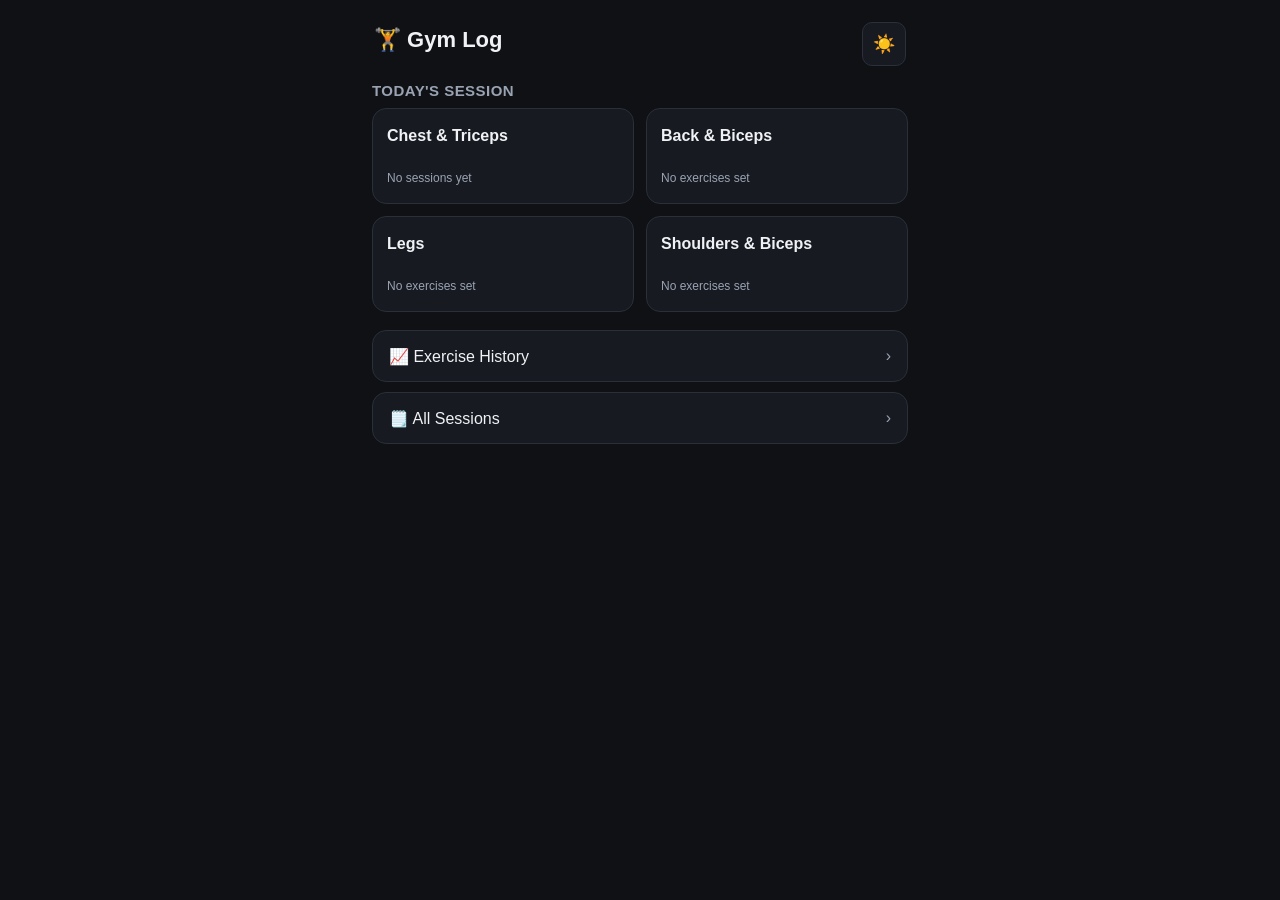
==== index.html @ f8a3dbfc "Add gym training log SPA with Chest & Triceps day Mobile-first, offline single-page app using vanill" ====
<!DOCTYPE html>
<html lang="en">
<head>
<meta charset="UTF-8" />
<meta name="viewport" content="width=device-width, initial-scale=1, maximum-scale=1, viewport-fit=cover" />
<meta name="theme-color" content="#0f1115" />
<title>Gym Log</title>
<link rel="stylesheet" href="css/style.css" />
</head>
<body>
<div id="app"></div>

<script src="js/storage.js"></script>
<script src="js/data.js"></script>
<script src="js/chart.js"></script>
<script src="js/app.js"></script>
</body>
</html>
---- css/style.css ----
:root {
  --bg: #0f1115;
  --bg-elev: #171a21;
  --bg-elev-2: #1f232c;
  --border: #2a2f3a;
  --text: #f0f2f5;
  --text-dim: #9aa3b2;
  --accent: #3ddc84;
  --accent-dim: #2a9d5f;
  --danger: #e5484d;
  --warn: #e8a33d;
  --radius: 14px;
  --tap: 52px;
}

[data-theme="light"] {
  --bg: #f5f6f8;
  --bg-elev: #ffffff;
  --bg-elev-2: #eef0f3;
  --border: #dde1e7;
  --text: #14171c;
  --text-dim: #5b6270;
  --accent: #1f9d5a;
  --accent-dim: #17804a;
  --danger: #c62828;
  --warn: #b5750b;
}

* { box-sizing: border-box; }

html, body {
  margin: 0;
  padding: 0;
  background: var(--bg);
  color: var(--text);
  font-family: -apple-system, BlinkMacSystemFont, "Segoe UI", Roboto, Helvetica, Arial, sans-serif;
  -webkit-tap-highlight-color: transparent;
}

body {
  padding-bottom: env(safe-area-inset-bottom);
}

#app {
  max-width: 560px;
  margin: 0 auto;
  min-height: 100vh;
  padding: 12px 12px 40px;
}

h1, h2, h3 { margin: 0 0 8px; line-height: 1.2; }
h1 { font-size: 22px; }
h2 { font-size: 18px; }
h3 { font-size: 15px; color: var(--text-dim); font-weight: 600; text-transform: uppercase; letter-spacing: .03em; }
p { margin: 0 0 8px; }

.topbar {
  display: flex;
  align-items: center;
  justify-content: space-between;
  padding: 10px 2px 16px;
  position: sticky;
  top: 0;
  background: var(--bg);
  z-index: 10;
}

.topbar-title { display: flex; align-items: center; gap: 8px; }

.icon-btn {
  background: var(--bg-elev);
  border: 1px solid var(--border);
  color: var(--text);
  border-radius: 10px;
  min-width: 44px;
  min-height: 44px;
  display: flex;
  align-items: center;
  justify-content: center;
  font-size: 18px;
  cursor: pointer;
}

.icon-btn:active { transform: scale(0.96); }

.back-btn {
  background: none;
  border: none;
  color: var(--accent);
  font-size: 16px;
  padding: 8px 4px;
  min-height: 44px;
  cursor: pointer;
}

.grid-days {
  display: grid;
  grid-template-columns: 1fr 1fr;
  gap: 12px;
  margin-top: 8px;
}

.day-card {
  background: var(--bg-elev);
  border: 1px solid var(--border);
  border-radius: var(--radius);
  padding: 18px 14px;
  text-align: left;
  cursor: pointer;
  color: var(--text);
  min-height: 96px;
  display: flex;
  flex-direction: column;
  justify-content: space-between;
  gap: 10px;
}

.day-card:active { transform: scale(0.98); }
.day-card .day-name { font-size: 16px; font-weight: 700; }
.day-card .day-meta { font-size: 12px; color: var(--text-dim); }

.nav-list {
  display: flex;
  flex-direction: column;
  gap: 10px;
  margin-top: 18px;
}

.nav-row {
  background: var(--bg-elev);
  border: 1px solid var(--border);
  border-radius: var(--radius);
  padding: 14px 16px;
  display: flex;
  align-items: center;
  justify-content: space-between;
  cursor: pointer;
  color: var(--text);
  min-height: var(--tap);
}

.nav-row:active { transform: scale(0.98); }
.chev { color: var(--text-dim); }

.session-meta {
  background: var(--bg-elev);
  border: 1px solid var(--border);
  border-radius: var(--radius);
  padding: 12px 14px;
  margin-bottom: 14px;
}

.session-meta .datetime {
  font-size: 13px;
  color: var(--text-dim);
  margin-bottom: 8px;
}

textarea, input[type="text"] {
  width: 100%;
  background: var(--bg-elev-2);
  border: 1px solid var(--border);
  border-radius: 10px;
  color: var(--text);
  padding: 10px 12px;
  font-size: 15px;
  font-family: inherit;
}

textarea { min-height: 64px; resize: vertical; }

.exercise-card {
  background: var(--bg-elev);
  border: 1px solid var(--border);
  border-radius: var(--radius);
  padding: 14px;
  margin-bottom: 14px;
}

.exercise-header {
  display: flex;
  justify-content: space-between;
  align-items: baseline;
  gap: 8px;
  margin-bottom: 6px;
}

.exercise-name { font-size: 17px; font-weight: 700; }

.exercise-last {
  font-size: 12.5px;
  color: var(--text-dim);
  background: var(--bg-elev-2);
  border-radius: 8px;
  padding: 6px 10px;
  margin-bottom: 8px;
}

.target-row {
  display: flex;
  align-items: center;
  gap: 8px;
  margin-bottom: 10px;
}

.target-row label {
  font-size: 12px;
  color: var(--accent);
  white-space: nowrap;
  font-weight: 600;
}

.target-row input {
  flex: 1;
  border-color: var(--accent-dim);
}

.set-row {
  display: grid;
  grid-template-columns: 56px 1fr 1fr;
  gap: 8px;
  align-items: center;
  margin-bottom: 8px;
}

.set-row.warmup { opacity: 0.85; }

.set-label {
  font-size: 12.5px;
  color: var(--text-dim);
  font-weight: 600;
}

.set-label.warm { color: var(--warn); }

.stepper {
  display: flex;
  align-items: stretch;
  background: var(--bg-elev-2);
  border: 1px solid var(--border);
  border-radius: 10px;
  overflow: hidden;
}

.stepper button {
  background: transparent;
  border: none;
  color: var(--text);
  font-size: 18px;
  width: 40px;
  min-height: var(--tap);
  cursor: pointer;
}

.stepper button:active { background: var(--border); }

.stepper input {
  border: none;
  background: transparent;
  text-align: center;
  font-size: 17px;
  font-weight: 700;
  width: 100%;
  min-height: var(--tap);
  padding: 0;
  -moz-appearance: textfield;
}

.stepper input::-webkit-outer-spin-button,
.stepper input::-webkit-inner-spin-button {
  -webkit-appearance: none;
  margin: 0;
}

.warmup-toggle {
  font-size: 12.5px;
  color: var(--accent);
  background: none;
  border: none;
  padding: 4px 0 10px;
  cursor: pointer;
  min-height: 32px;
}

.primary-btn {
  width: 100%;
  background: var(--accent);
  color: #06130b;
  border: none;
  border-radius: 12px;
  font-size: 17px;
  font-weight: 700;
  min-height: var(--tap);
  cursor: pointer;
  margin-top: 6px;
}

.primary-btn:active { transform: scale(0.98); }

.secondary-btn {
  width: 100%;
  background: var(--bg-elev);
  color: var(--text);
  border: 1px solid var(--border);
  border-radius: 12px;
  font-size: 15px;
  font-weight: 600;
  min-height: 46px;
  cursor: pointer;
  margin-top: 10px;
}

.empty-state {
  text-align: center;
  color: var(--text-dim);
  padding: 40px 16px;
  font-size: 14px;
}

.filter-row {
  display: flex;
  gap: 8px;
  overflow-x: auto;
  padding-bottom: 4px;
  margin-bottom: 14px;
}

.chip {
  background: var(--bg-elev);
  border: 1px solid var(--border);
  color: var(--text-dim);
  border-radius: 999px;
  padding: 8px 14px;
  font-size: 13px;
  white-space: nowrap;
  cursor: pointer;
}

.chip.active {
  background: var(--accent);
  color: #06130b;
  border-color: var(--accent);
  font-weight: 700;
}

.session-item {
  background: var(--bg-elev);
  border: 1px solid var(--border);
  border-radius: var(--radius);
  padding: 12px 14px;
  margin-bottom: 10px;
  cursor: pointer;
}

.session-item:active { transform: scale(0.99); }

.session-item .row1 {
  display: flex;
  justify-content: space-between;
  font-weight: 700;
  font-size: 15px;
}

.session-item .row2 {
  color: var(--text-dim);
  font-size: 12.5px;
  margin-top: 4px;
}

.badge {
  font-size: 11px;
  padding: 3px 8px;
  border-radius: 999px;
  background: var(--bg-elev-2);
  color: var(--text-dim);
}

.badge.done { color: var(--accent); }

.summary-table {
  width: 100%;
  border-collapse: collapse;
  font-size: 13.5px;
  margin-bottom: 8px;
}

.summary-table th, .summary-table td {
  text-align: left;
  padding: 8px 6px;
  border-bottom: 1px solid var(--border);
}

.summary-table th { color: var(--text-dim); font-weight: 600; font-size: 12px; }

select {
  width: 100%;
  background: var(--bg-elev-2);
  border: 1px solid var(--border);
  border-radius: 10px;
  color: var(--text);
  padding: 10px 12px;
  font-size: 15px;
  min-height: var(--tap);
  margin-bottom: 14px;
}

.chart-wrap {
  background: var(--bg-elev);
  border: 1px solid var(--border);
  border-radius: var(--radius);
  padding: 10px;
  margin-bottom: 14px;
}

canvas { width: 100%; display: block; }

.toast {
  position: fixed;
  bottom: 20px;
  left: 50%;
  transform: translateX(-50%);
  background: var(--accent);
  color: #06130b;
  padding: 10px 18px;
  border-radius: 999px;
  font-size: 14px;
  font-weight: 700;
  z-index: 100;
  box-shadow: 0 6px 20px rgba(0,0,0,.3);
}
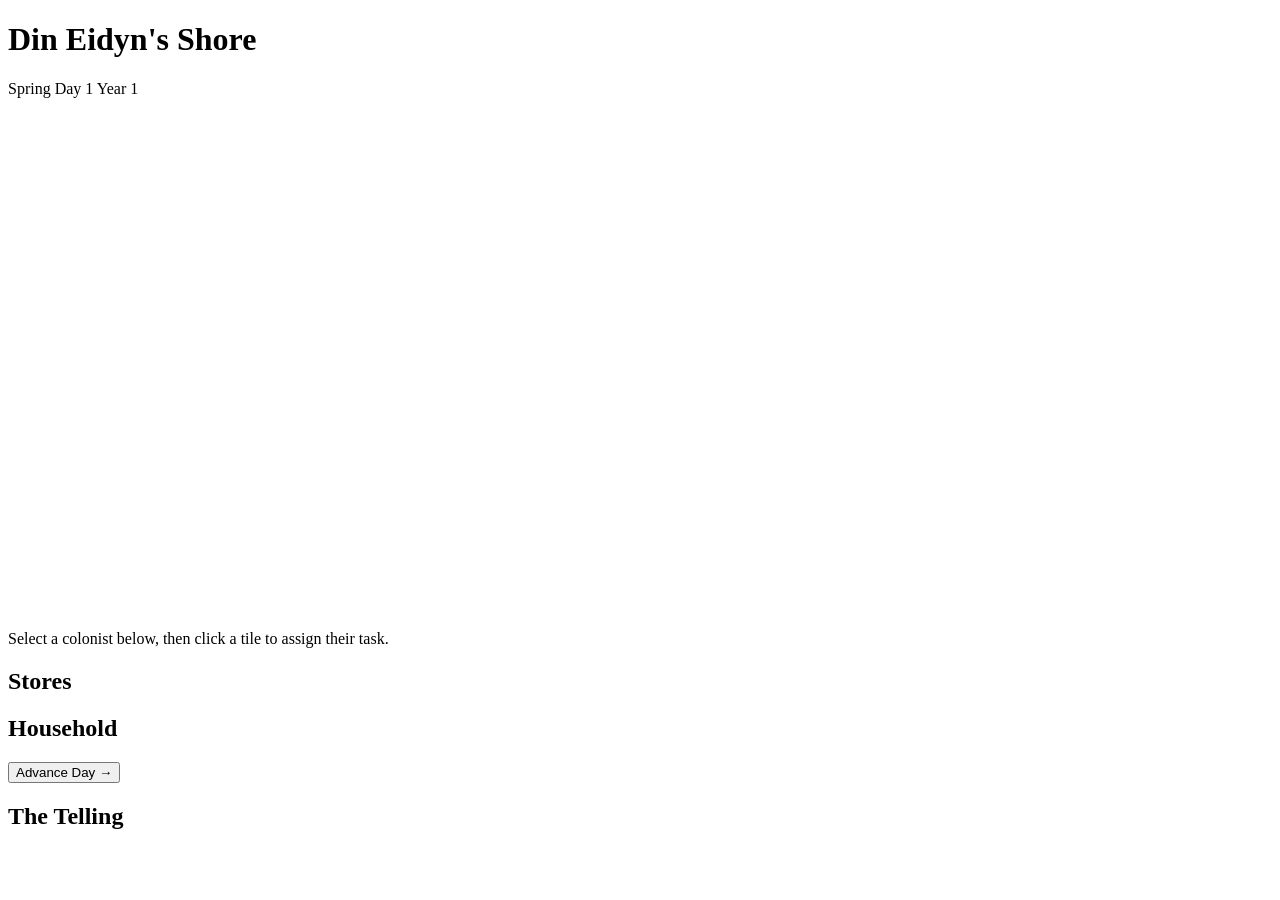
==== commit 330b9deb: "Add initial HTML shell for Chapter 1 prototype Layout for the tile map canvas, colonist/resource sid" ====
--- a/index.html
+++ b/index.html
@@ -1,18 +1,57 @@
 <!DOCTYPE html>
 <html lang="en">
 <head>
-<meta charset="UTF-8" />
-<meta name="viewport" content="width=device-width, initial-scale=1, maximum-scale=1, viewport-fit=cover" />
-<meta name="theme-color" content="#0f1115" />
-<title>Gym Log</title>
-<link rel="stylesheet" href="css/style.css" />
+<meta charset="UTF-8">
+<meta name="viewport" content="width=device-width, initial-scale=1.0">
+<title>Din Eidyn's Shore — Chapter 1: 600 AD</title>
+<link rel="stylesheet" href="style.css">
 </head>
 <body>
-<div id="app"></div>
+<div id="app">
 
-<script src="js/storage.js"></script>
-<script src="js/data.js"></script>
-<script src="js/chart.js"></script>
-<script src="js/app.js"></script>
+  <header id="topbar">
+    <h1>Din Eidyn's Shore</h1>
+    <div id="calendar">
+      <span id="season-label">Spring</span>
+      <span id="day-label">Day 1</span>
+      <span id="year-label">Year 1</span>
+    </div>
+  </header>
+
+  <main id="layout">
+
+    <section id="map-panel">
+      <canvas id="map-canvas" width="768" height="512"></canvas>
+      <p id="map-hint">Select a colonist below, then click a tile to assign their task.</p>
+    </section>
+
+    <aside id="sidebar">
+
+      <div class="panel" id="resources-panel">
+        <h2>Stores</h2>
+        <ul id="resource-list"></ul>
+      </div>
+
+      <div class="panel" id="colonists-panel">
+        <h2>Household</h2>
+        <ul id="colonist-list"></ul>
+      </div>
+
+      <div class="panel" id="controls-panel">
+        <button id="advance-day-btn">Advance Day &rarr;</button>
+      </div>
+
+      <div class="panel" id="log-panel">
+        <h2>The Telling</h2>
+        <ul id="event-log"></ul>
+      </div>
+
+    </aside>
+
+  </main>
+
+</div>
+
+<script type="module" src="js/game.js"></script>
 </body>
 </html>
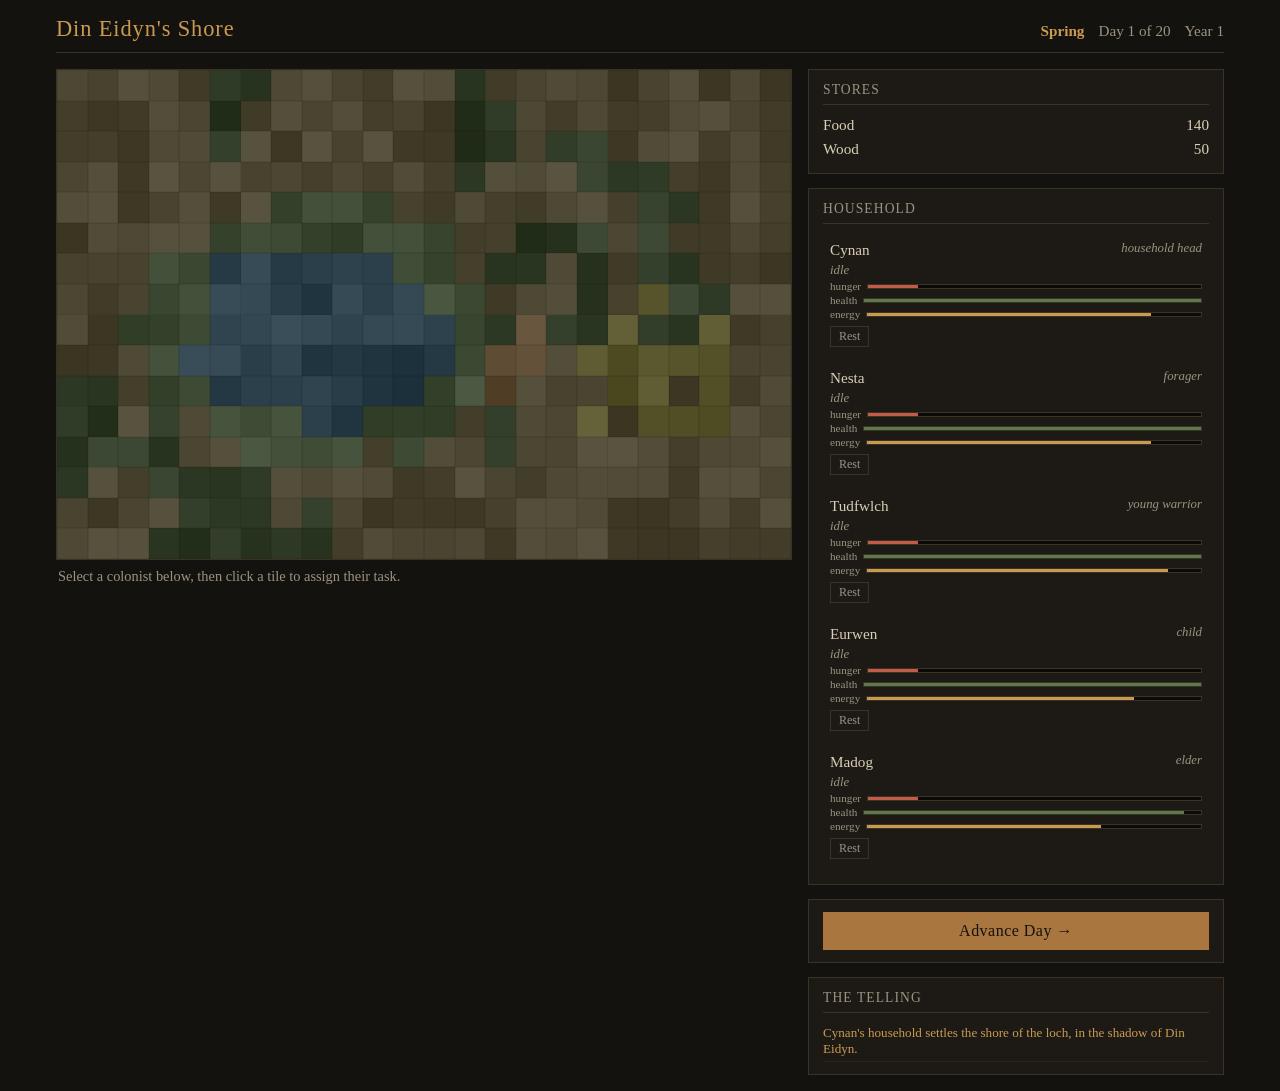
==== commit 86c00ee7: "Build playable Chapter 1 prototype: loch settlement colony sim Adds the core loop for the c. 600 AD " ====
--- a/index.html
+++ b/index.html
@@ -5,6 +5,7 @@
 <meta name="viewport" content="width=device-width, initial-scale=1.0">
 <title>Din Eidyn's Shore — Chapter 1: 600 AD</title>
 <link rel="stylesheet" href="style.css">
+<link rel="icon" href="data:,">
 </head>
 <body>
 <div id="app">
--- a/style.css
+++ b/style.css
@@ -0,0 +1,233 @@
+:root {
+  --bg: #14120f;
+  --panel-bg: #1d1a15;
+  --panel-border: #3a3226;
+  --ink: #d9cfb8;
+  --ink-dim: #9c9280;
+  --accent: #a8763e;
+  --accent-bright: #c99a52;
+  --danger: #8c3b2e;
+  --danger-bright: #c25c46;
+  --good: #5c7a4a;
+  --font: 'Georgia', 'Iowan Old Style', serif;
+}
+
+* { box-sizing: border-box; }
+
+body {
+  margin: 0;
+  background: var(--bg);
+  color: var(--ink);
+  font-family: var(--font);
+}
+
+#app {
+  max-width: 1200px;
+  margin: 0 auto;
+  padding: 16px;
+}
+
+#topbar {
+  display: flex;
+  justify-content: space-between;
+  align-items: baseline;
+  border-bottom: 1px solid var(--panel-border);
+  padding-bottom: 10px;
+  margin-bottom: 16px;
+  flex-wrap: wrap;
+  gap: 8px;
+}
+
+#topbar h1 {
+  font-size: 1.4rem;
+  letter-spacing: 0.04em;
+  margin: 0;
+  color: var(--accent-bright);
+  font-weight: normal;
+}
+
+#calendar {
+  display: flex;
+  gap: 14px;
+  font-size: 0.95rem;
+  color: var(--ink-dim);
+}
+
+#calendar span { padding: 2px 0; }
+#season-label { color: var(--accent-bright); font-weight: bold; }
+
+#layout {
+  display: flex;
+  gap: 16px;
+  align-items: flex-start;
+  flex-wrap: wrap;
+}
+
+#map-panel {
+  flex: 1 1 640px;
+}
+
+#map-canvas {
+  display: block;
+  width: 100%;
+  height: auto;
+  background: #000;
+  border: 1px solid var(--panel-border);
+  cursor: pointer;
+  image-rendering: pixelated;
+}
+
+#map-hint {
+  min-height: 2.6em;
+  color: var(--ink-dim);
+  font-size: 0.9rem;
+  margin: 8px 2px;
+}
+
+#map-hint .task-choice {
+  display: inline-block;
+  margin: 3px 6px 3px 0;
+  padding: 4px 10px;
+  background: var(--panel-bg);
+  border: 1px solid var(--accent);
+  color: var(--ink);
+  cursor: pointer;
+  font-family: var(--font);
+  font-size: 0.85rem;
+  border-radius: 2px;
+}
+
+#map-hint .task-choice:hover {
+  background: var(--accent);
+  color: #14120f;
+}
+
+#sidebar {
+  flex: 1 1 320px;
+  display: flex;
+  flex-direction: column;
+  gap: 14px;
+  min-width: 300px;
+}
+
+.panel {
+  background: var(--panel-bg);
+  border: 1px solid var(--panel-border);
+  padding: 12px 14px;
+}
+
+.panel h2 {
+  margin: 0 0 8px 0;
+  font-size: 0.85rem;
+  letter-spacing: 0.08em;
+  text-transform: uppercase;
+  color: var(--ink-dim);
+  font-weight: normal;
+  border-bottom: 1px solid var(--panel-border);
+  padding-bottom: 6px;
+}
+
+#resource-list, #colonist-list, #event-log {
+  list-style: none;
+  margin: 0;
+  padding: 0;
+}
+
+#resource-list li {
+  display: flex;
+  justify-content: space-between;
+  padding: 3px 0;
+  font-size: 0.95rem;
+}
+
+#resource-list li.low { color: var(--danger-bright); }
+
+.colonist-row {
+  padding: 8px 6px;
+  margin-bottom: 4px;
+  border: 1px solid transparent;
+  cursor: pointer;
+}
+
+.colonist-row:hover { border-color: var(--panel-border); }
+
+.colonist-row.selected {
+  border-color: var(--accent);
+  background: rgba(168, 118, 62, 0.12);
+}
+
+.colonist-row.dead {
+  opacity: 0.5;
+  cursor: default;
+}
+
+.colonist-name {
+  display: flex;
+  justify-content: space-between;
+  font-size: 0.95rem;
+  margin-bottom: 4px;
+}
+
+.colonist-task {
+  color: var(--ink-dim);
+  font-size: 0.8rem;
+  font-style: italic;
+}
+
+.bar-row {
+  display: flex;
+  align-items: center;
+  gap: 6px;
+  font-size: 0.7rem;
+  color: var(--ink-dim);
+  margin-top: 2px;
+}
+
+.bar-track {
+  flex: 1;
+  height: 5px;
+  background: #0c0a08;
+  border: 1px solid var(--panel-border);
+}
+
+.bar-fill { height: 100%; }
+.bar-fill.hunger { background: var(--danger-bright); }
+.bar-fill.health { background: var(--good); }
+.bar-fill.energy { background: var(--accent-bright); }
+
+.rest-btn {
+  margin-top: 6px;
+  font-size: 0.75rem;
+  background: none;
+  border: 1px solid var(--panel-border);
+  color: var(--ink-dim);
+  padding: 2px 8px;
+  cursor: pointer;
+  font-family: var(--font);
+}
+.rest-btn:hover { border-color: var(--accent); color: var(--ink); }
+
+#advance-day-btn {
+  width: 100%;
+  padding: 10px;
+  background: var(--accent);
+  color: #14120f;
+  border: none;
+  font-family: var(--font);
+  font-size: 1rem;
+  letter-spacing: 0.03em;
+  cursor: pointer;
+}
+#advance-day-btn:hover { background: var(--accent-bright); }
+
+#log-panel { max-height: 260px; overflow-y: auto; }
+
+#event-log li {
+  font-size: 0.82rem;
+  padding: 4px 0;
+  border-bottom: 1px solid rgba(58,50,38,0.5);
+  color: var(--ink-dim);
+}
+#event-log li:first-child { color: var(--ink); }
+#event-log li.warn { color: var(--danger-bright); }
+#event-log li.season { color: var(--accent-bright); }
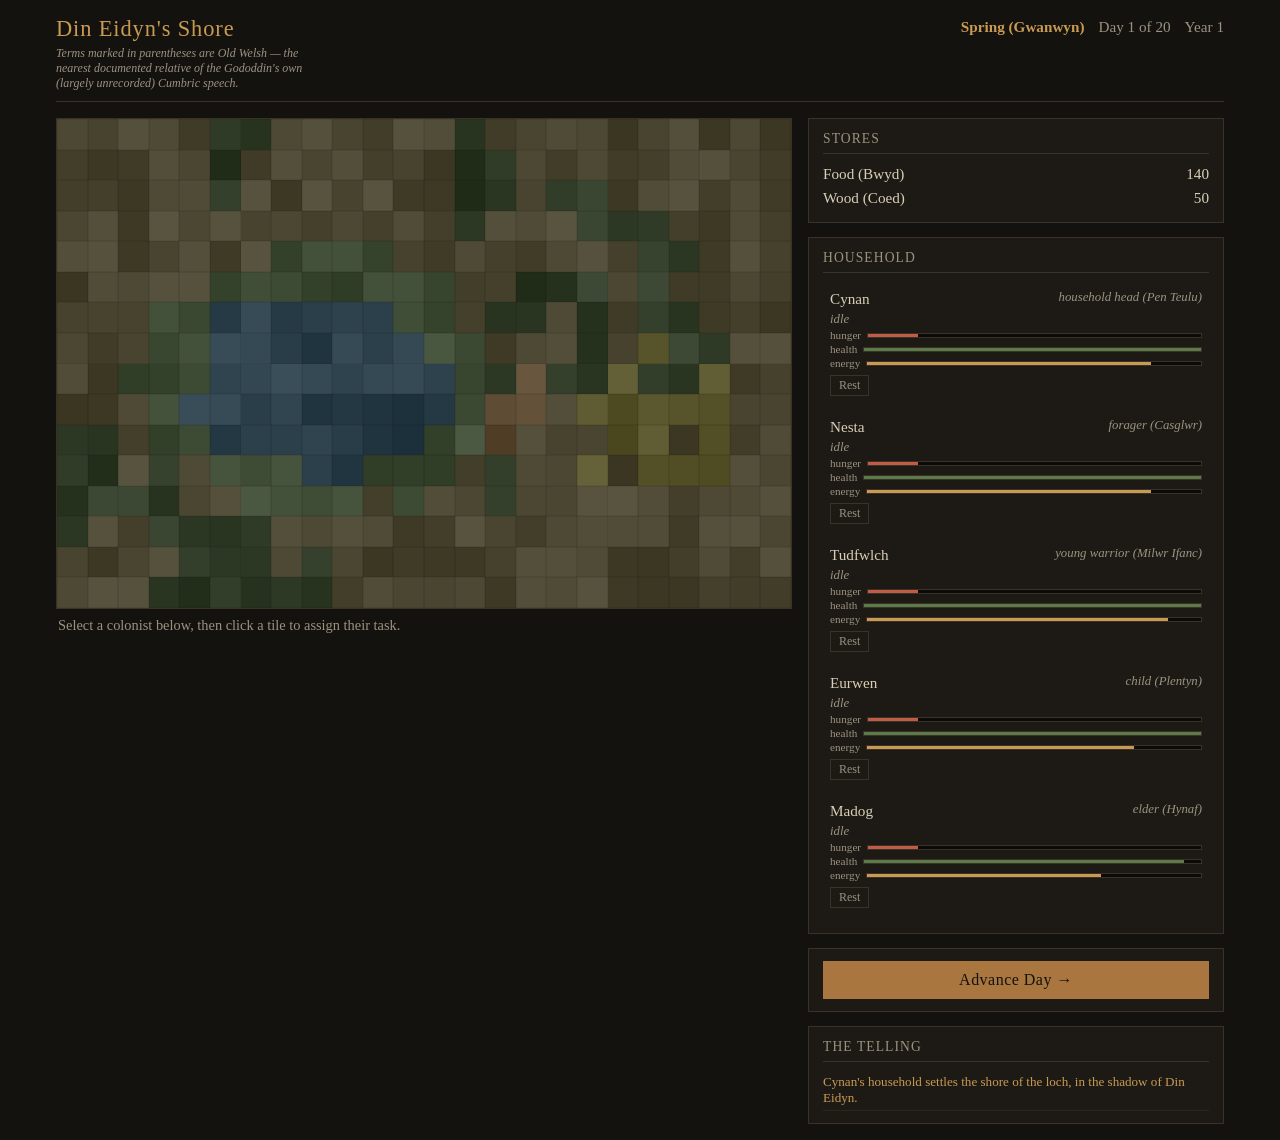
==== commit f4caf08e: "Add Old Welsh dual-labeling for tiles, tasks, resources, and roles Cumbric, the Gododdin's own langu" ====
--- a/index.html
+++ b/index.html
@@ -11,7 +11,10 @@
 <div id="app">
 
   <header id="topbar">
-    <h1>Din Eidyn's Shore</h1>
+    <div>
+      <h1>Din Eidyn's Shore</h1>
+      <p id="lexicon-note">Terms marked in parentheses are Old Welsh — the nearest documented relative of the Gododdin's own (largely unrecorded) Cumbric speech.</p>
+    </div>
     <div id="calendar">
       <span id="season-label">Spring</span>
       <span id="day-label">Day 1</span>
--- a/style.css
+++ b/style.css
@@ -30,12 +30,20 @@
 #topbar {
   display: flex;
   justify-content: space-between;
-  align-items: baseline;
+  align-items: flex-start;
   border-bottom: 1px solid var(--panel-border);
   padding-bottom: 10px;
   margin-bottom: 16px;
   flex-wrap: wrap;
   gap: 8px;
+}
+
+#lexicon-note {
+  margin: 4px 0 0 0;
+  font-size: 0.75rem;
+  font-style: italic;
+  color: var(--ink-dim);
+  max-width: 46ch;
 }
 
 #topbar h1 {
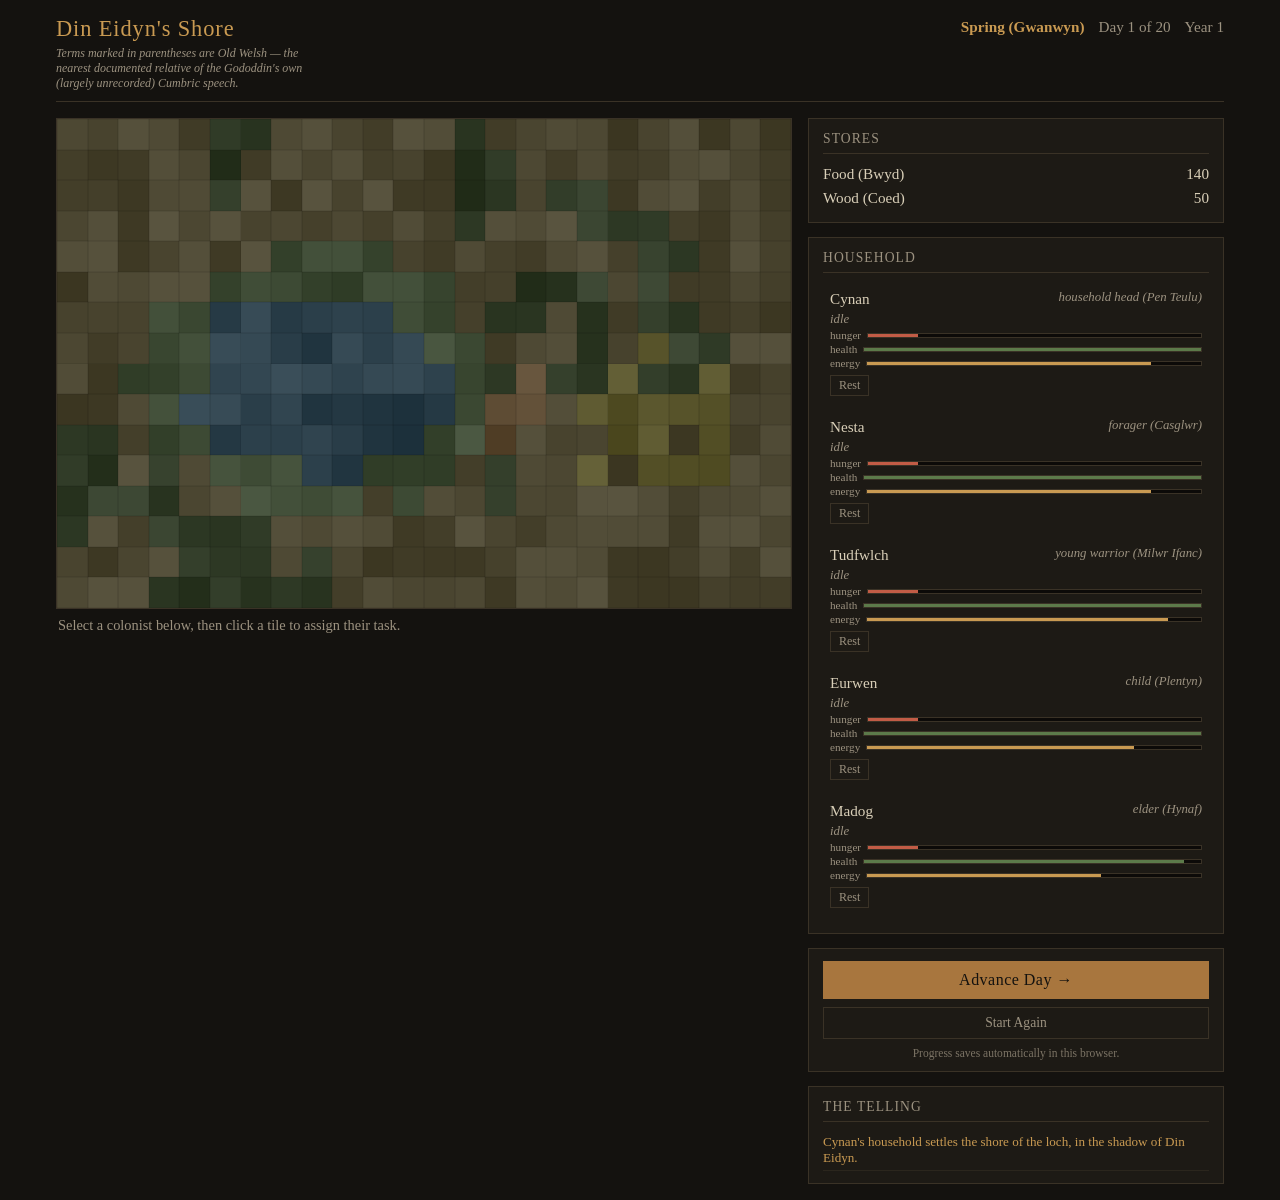
==== commit 8e6eb4d5: "Persist game state via localStorage; add Start Again Progress now survives closing the tab or browse" ====
--- a/index.html
+++ b/index.html
@@ -43,6 +43,8 @@
 
       <div class="panel" id="controls-panel">
         <button id="advance-day-btn">Advance Day &rarr;</button>
+        <button id="start-again-btn">Start Again</button>
+        <p id="save-note">Progress saves automatically in this browser.</p>
       </div>
 
       <div class="panel" id="log-panel">
--- a/style.css
+++ b/style.css
@@ -228,6 +228,27 @@
 }
 #advance-day-btn:hover { background: var(--accent-bright); }
 
+#start-again-btn {
+  width: 100%;
+  margin-top: 8px;
+  padding: 7px;
+  background: none;
+  border: 1px solid var(--panel-border);
+  color: var(--ink-dim);
+  font-family: var(--font);
+  font-size: 0.85rem;
+  cursor: pointer;
+}
+#start-again-btn:hover { border-color: var(--danger-bright); color: var(--danger-bright); }
+
+#save-note {
+  margin: 8px 0 0 0;
+  font-size: 0.72rem;
+  color: var(--ink-dim);
+  opacity: 0.75;
+  text-align: center;
+}
+
 #log-panel { max-height: 260px; overflow-y: auto; }
 
 #event-log li {
